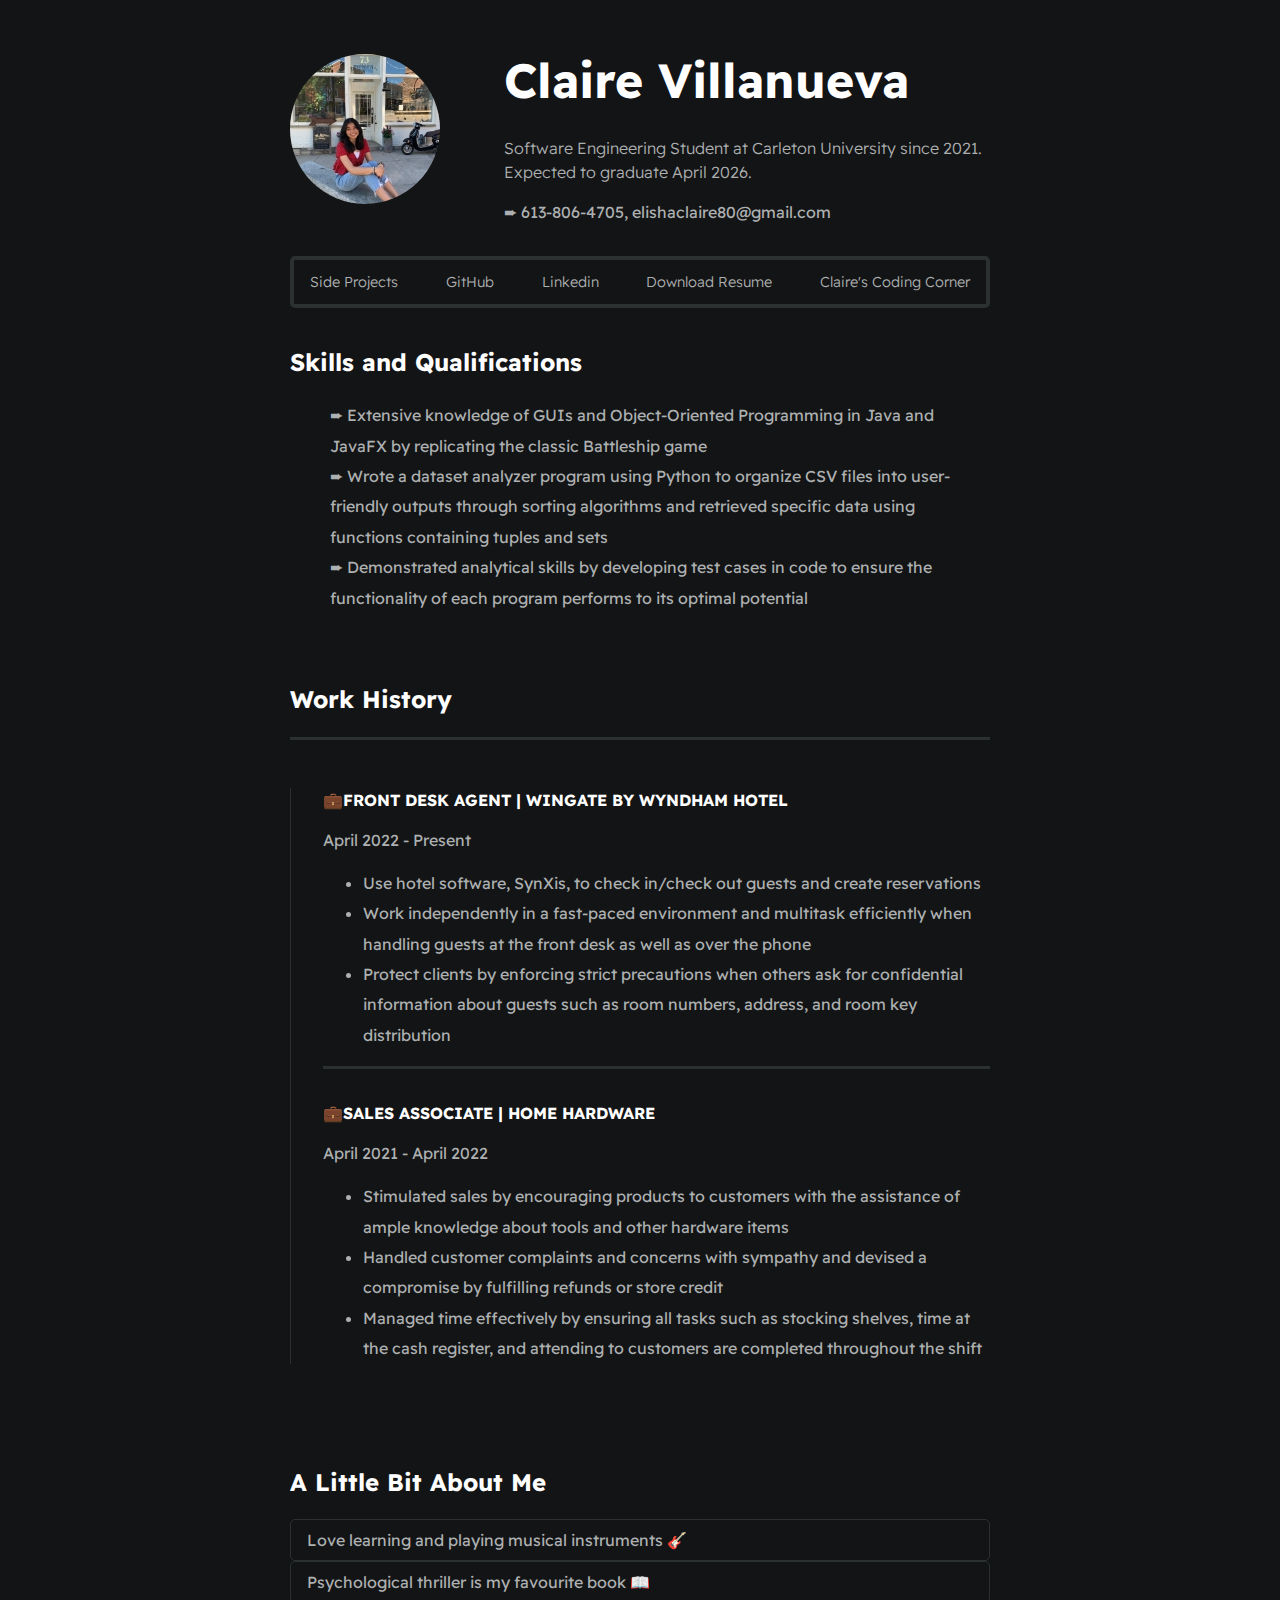
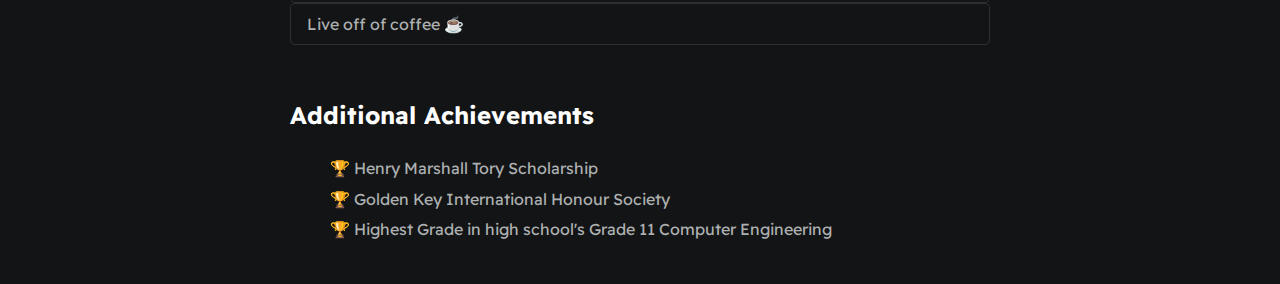
==== index.html @ 4973e17e "change a section topic" ====
<!DOCTYPE html>
<html>
<head>
    <meta charset="utf-8">
    <meta http-equiv="X-UA-Compatible" content="IE=edge">
    <title>Claire Villanueva</title>
    <meta name="viewport" content="width=device-width, intial-scale=1">
    <link rel="stylesheet" type="text/css" media="screen" href="./styles/main.css">


</head>
<body>

    <div id="container--main">

        <!--to add style to each section  -->
        <section id="wrapper--hero" class="section--page">
            <div class ="pfp-container">
                <img id="pfp" src="./resources/images/pfp.jfif"/>
            </div>
            <script src="script.js"></script>


            <div>
                <h1 id="username">Claire Villanueva</h1>
                <p id="bio">Software Engineering Student at Carleton University since 2021. Expected to graduate April 2026.</p>
                <p>➨ 613-806-4705, elishaclaire80@gmail.com</p>
            </div>
        </section>

        <!-- creating interactive sections -->
        <sections class="section--page">
            <div id="socials--list">
                <!-- using "target" to prevent link to open in a brand new tab -->
                <a href="sideProjects.html" target="_blank">Side Projects</a>
                <a href="https://github.com/clairevillan" target="_blank">GitHub</a>
                <a href="https://www.linkedin.com/in/claire-villanueva-788339261/" target="_blank">Linkedin</a>
                <a href="./resources/ClaireVillanuevaResume.pdf" target="_blank">Download Resume</a>
                <a href="https://music.apple.com/ca/playlist/coding-coffee-corner/pl.u-vxy69qDu8dk3my" target="_blank">Claire's Coding Corner</a>
            </div>
        </sections>

        <section class="section--page">
            <h2>Skills and Qualifications</h2>
            <ul id="qualifications--list">
                <li>➨ Extensive knowledge of GUIs and Object-Oriented Programming in Java and JavaFX by replicating the classic Battleship game</li>
                <li>➨ Wrote a dataset analyzer program using Python to organize CSV files into user-friendly outputs through
                    sorting algorithms and retrieved specific data using functions containing tuples and sets</li>
                <li>➨ Demonstrated analytical skills by developing test cases in code to ensure the functionality of
                    each program performs to its optimal potential</li>
            </ul>
        </section>

        <section id="work-history-wrapper" class="section--page">
            <h2>Work History</h2>
            <div class="line-break"></div>
            <div class="card--work-history">
                <strong>💼FRONT DESK AGENT | WINGATE BY WYNDHAM HOTEL</strong>
                <p>April 2022 - Present</p>
                <ul>
                    <li>Use hotel software, SynXis, to check in/check out guests and create reservations</li>
                    <li>Work independently in a fast-paced environment and multitask efficiently when handling guests at the front desk as well as over the phone</li>
                    <li>Protect clients by enforcing strict precautions when others ask for confidential information about guests such as room numbers, address, and room key distribution</li>
                </ul>  

                <div class="line-break"></div>
                <strong>💼SALES ASSOCIATE | HOME HARDWARE</strong>
                <p>April 2021 - April 2022</p>
                <ul>
                    <li>Stimulated sales by encouraging products to customers with the assistance of ample knowledge
                        about tools and other hardware items</li>
                    <li>Handled customer complaints and concerns with sympathy and devised a compromise by fulfilling refunds or store credit</li>
                    <li>Managed time effectively by ensuring all tasks such as stocking shelves, time at the cash register, and attending to customers are completed throughout the shift</li>
                </ul>  
            </div>
        </section>

        <section class="section--page">
            <h2>A Little Bit About Me</h2>

            <div id="wrapper--fact__items">
                <div class="card--fact">
                    <span>Love learning and playing musical instruments 🎸</span>
                </div>

                <div class="card--fact">
                    <span>Psychological thriller is my favourite book 📖</span>
                </div>

                <div class="card--fact">
                    <span>Live off of coffee ☕</span>
                </div>

            </div>
        </section>

        <section class="section--page">
            <h2>Additional Achievements</h2>
            <ul id="accomplishments--list">
                <li>🏆 Henry Marshall Tory Scholarship</li>
                <li>🏆 Golden Key International Honour Society</li>
                <li>🏆 Highest Grade in high school's Grade 11 Computer Engineering</li>
            </ul>
        </section>


    </div>

</body>
</html>
---- styles/main.css ----
@import url('https://fonts.googleapis.com/css2?family=Readex+Pro:wght@300;400;500;600;700&display=swap');

/* adding css variables */
:root{

    --mainTextColor:#fff;
    --secondaryTextColor:#adb0b1;
    --mainLinkColor:rgb(30, 190,214);
    --mainBorderColor:#2b3031;
    --mainBgColor:#131415;

}

/* main */
*{
    font-family: 'Readex Pro';
    line-height: 1.5em;
    box-sizing: border-box;
    color: var(--mainTextColor);

}

body{
    background-color: var(--mainBgColor);
}

p, span, li{
    color: var(--secondaryTextColor);
    font-size: 1em;
}

a{
    /*removing underline in links */
    text-decoration: none;
    color: var(--mainLinkColor);
    font-size: 500;
}

li{
    line-height: 1.9em;
}

#container--main{
    max-width: 700px;
    margin: 0 auto;
}

.section--page{
    padding-top: 1em;
    padding-bottom: 1em;
}

#wrapper--hero{
    /* inline everything */
    display: flex;
    align-items: center;
    /*using flex box */
    gap: 4em;
}

#username{
    font-size: 3em;
    line-height: 1em;
}

#bio, a{
    font-weight: 300;
}

#pfp{
    border-radius:50%;
    width:150px;
    height:150px;
    object-fit:cover;
}

.pfp-container img{
    width: 100%;
    height: 100%;
}

img{cursor: pointer}

#email{
    color: var(--mainTextColor);
}

#socials--list{
    display:flex;
    justify-content:space-between;
    column-gap: 1em;
    flex-wrap: wrap;
    border:4px solid var(--mainBorderColor);
    padding: 0.7em 1em;
    border-radius: 5px;

}

#socials--list a{
    font-size:0.9em;
    color:var(--secondaryTextColor);
}

#socials--list a:hover{
    color: var(--mainLinkColor);
}

#qualifications--list, #accomplishments--list{
    list-style:none;

}

#wrapper--fact_items{
    display: flex;
    flex-wrap: wrap;
    gap: 1em;
    font-size: 0.9em;
}

.card--fact{
    border:1px solid var(--mainBorderColor);
    padding: 0.5em 1em;
    border-radius: 5px;
}

.card--work-history{
    border-left: 1px solid var(--mainBorderColor);
    margin-top: 3em;
    margin-bottom: 3em;
    padding-left: 2em;

}

.line-break{
    background-color:var(--mainBorderColor);
    height: 3px;
    margin-bottom: 2em;
    
}

/* adding responsiveness*/
@media(max-width:600px){
    #wrapper--hero{
        flex-direction: column;
        
    }
}
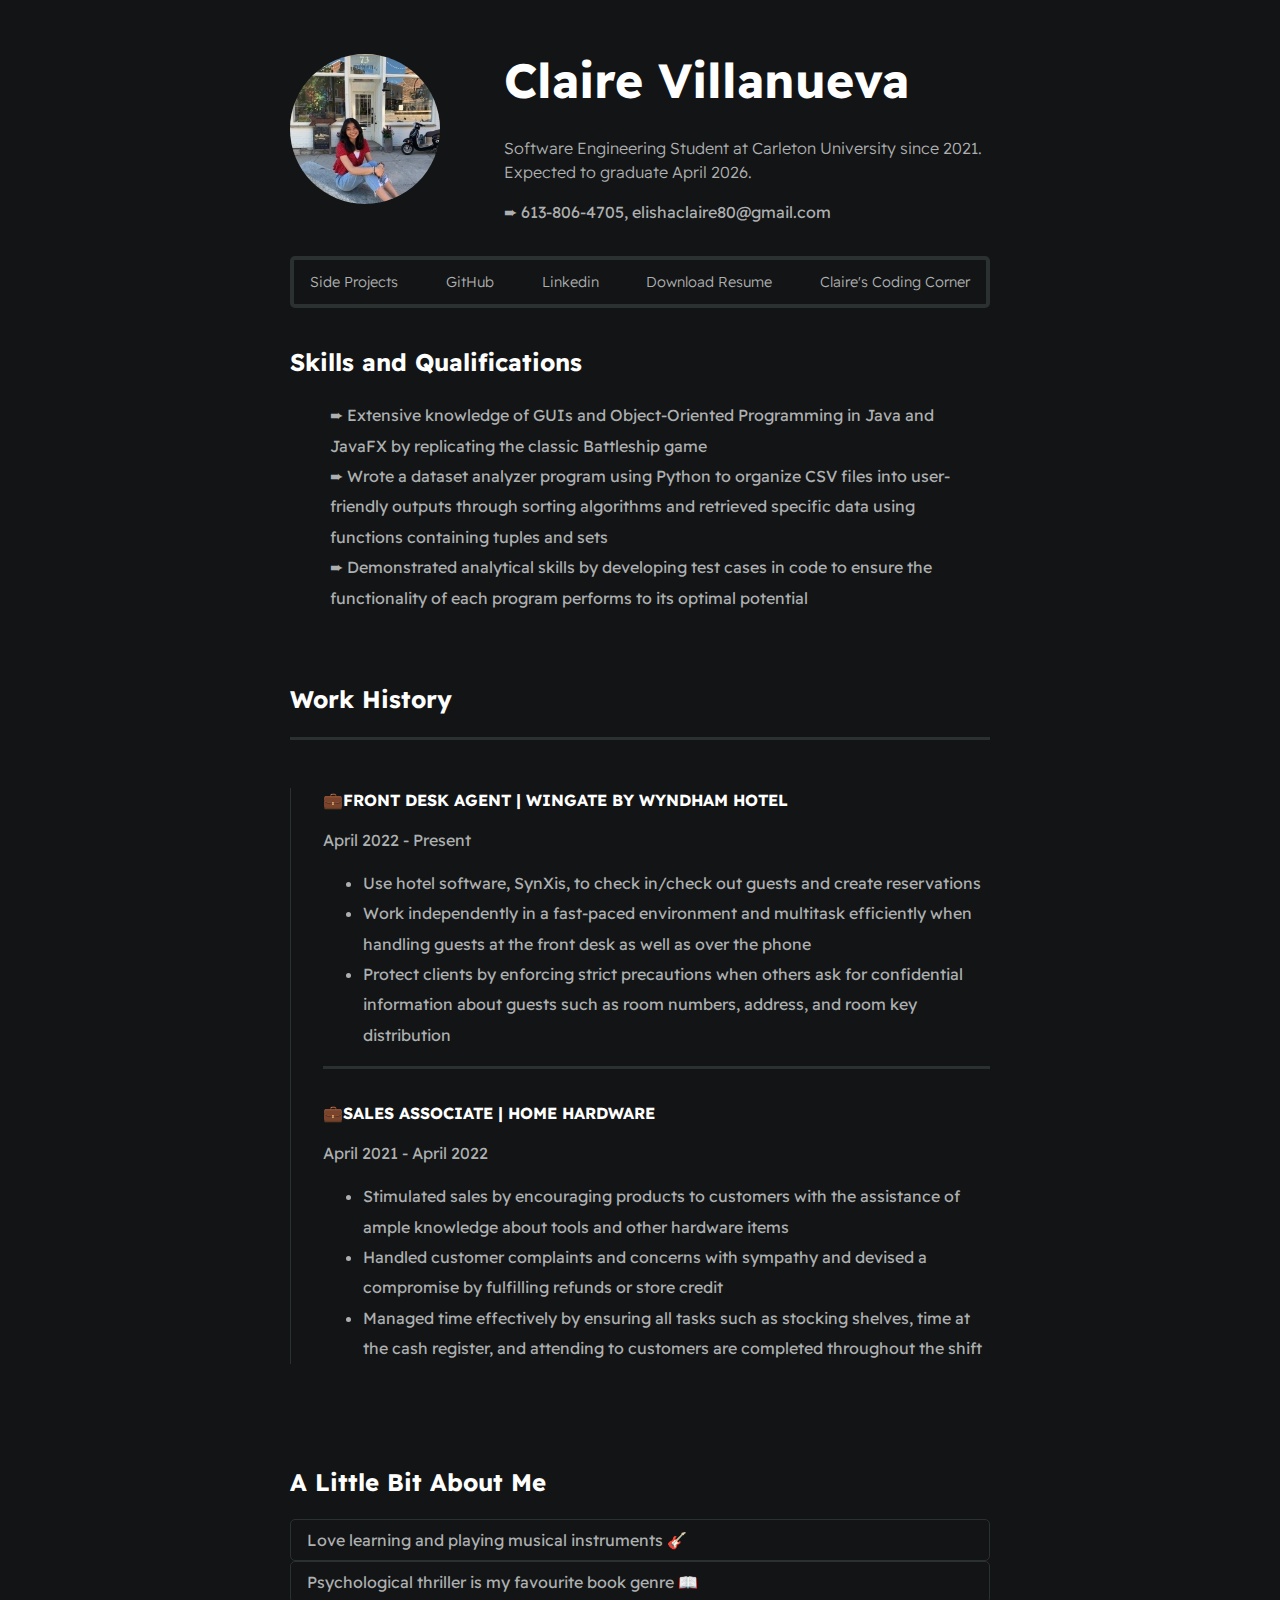
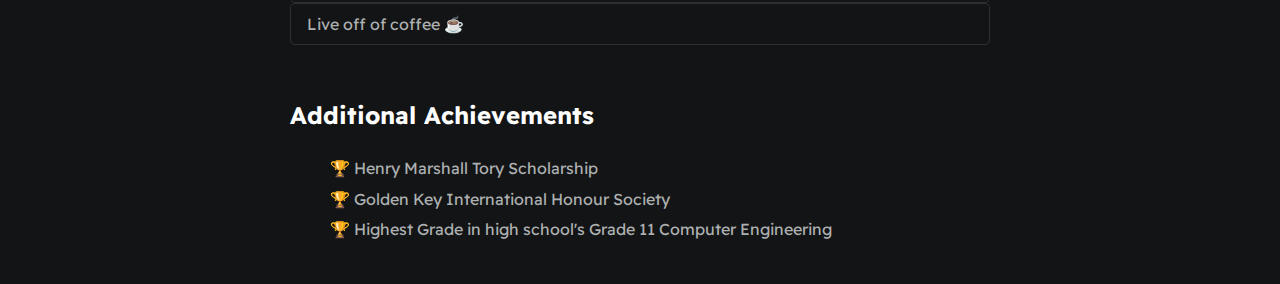
==== commit 73a74696: "edited text" ====
--- a/index.html
+++ b/index.html
@@ -84,7 +84,7 @@
                 </div>
 
                 <div class="card--fact">
-                    <span>Psychological thriller is my favourite book 📖</span>
+                    <span>Psychological thriller is my favourite book genre 📖</span>
                 </div>
 
                 <div class="card--fact">
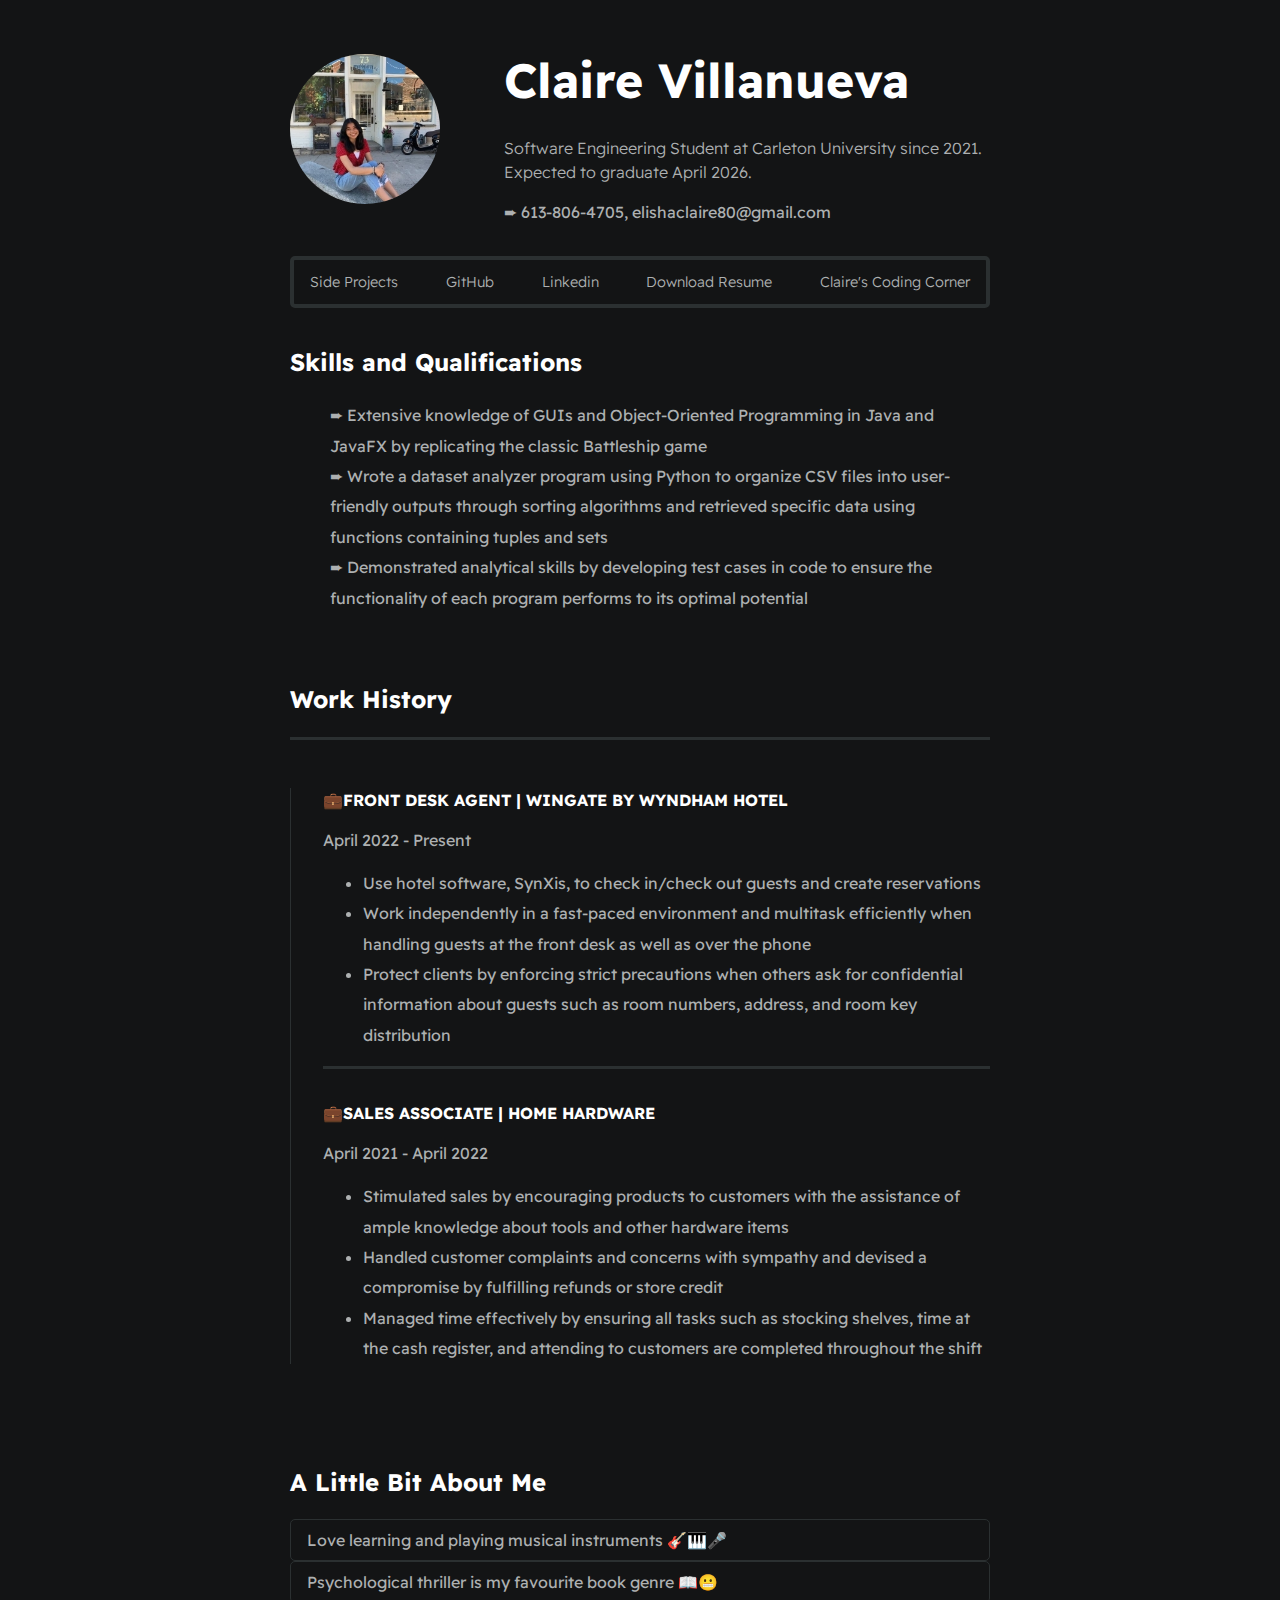
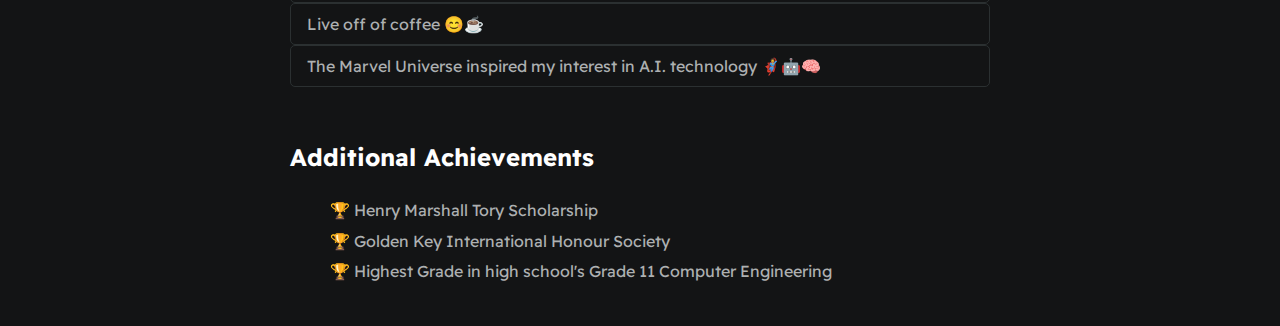
==== commit aee33f17: "added more text" ====
--- a/index.html
+++ b/index.html
@@ -80,15 +80,19 @@
 
             <div id="wrapper--fact__items">
                 <div class="card--fact">
-                    <span>Love learning and playing musical instruments 🎸</span>
+                    <span>Love learning and playing musical instruments 🎸🎹🎤</span>
                 </div>
 
                 <div class="card--fact">
-                    <span>Psychological thriller is my favourite book genre 📖</span>
+                    <span>Psychological thriller is my favourite book genre 📖😬</span>
                 </div>
 
                 <div class="card--fact">
-                    <span>Live off of coffee ☕</span>
+                    <span>Live off of coffee 😊☕</span>
+                </div>
+
+                <div class="card--fact">
+                    <span>The Marvel Universe inspired my interest in A.I. technology 🦸🤖🧠</span>
                 </div>
 
             </div>
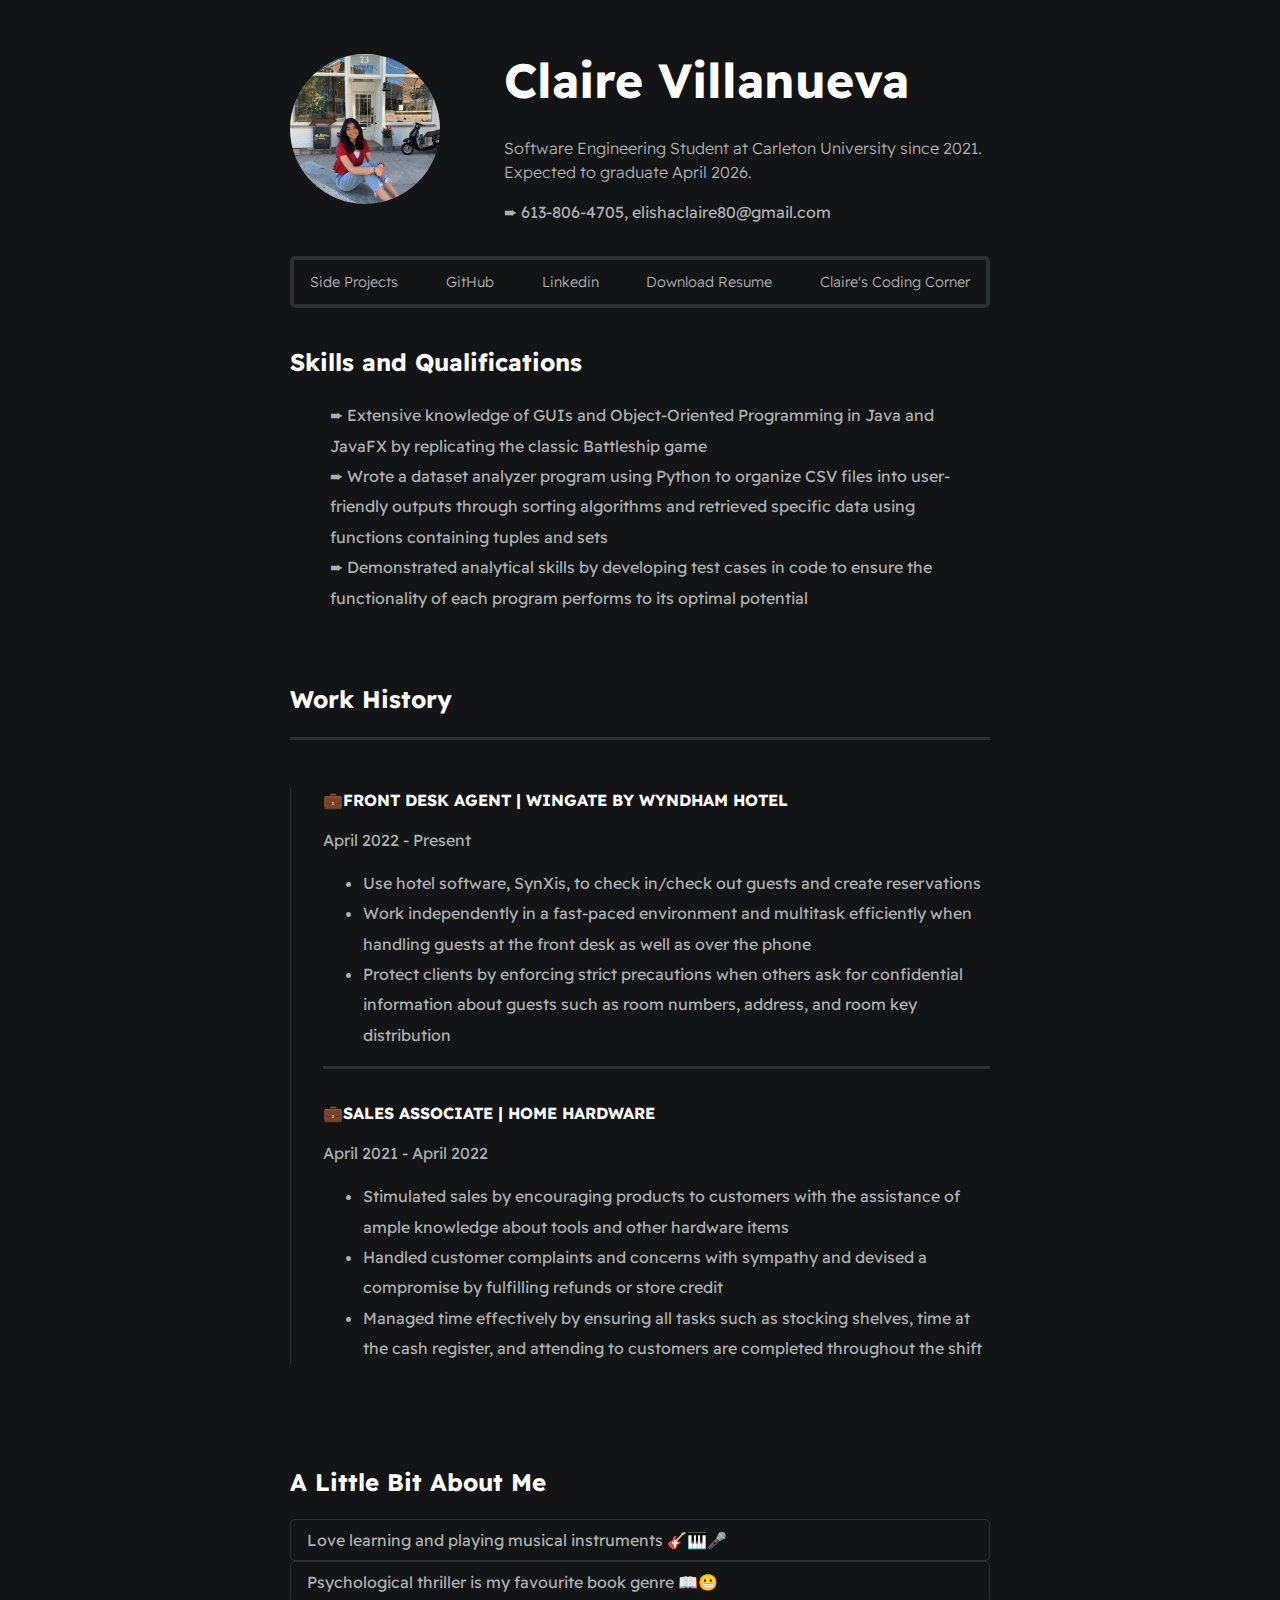
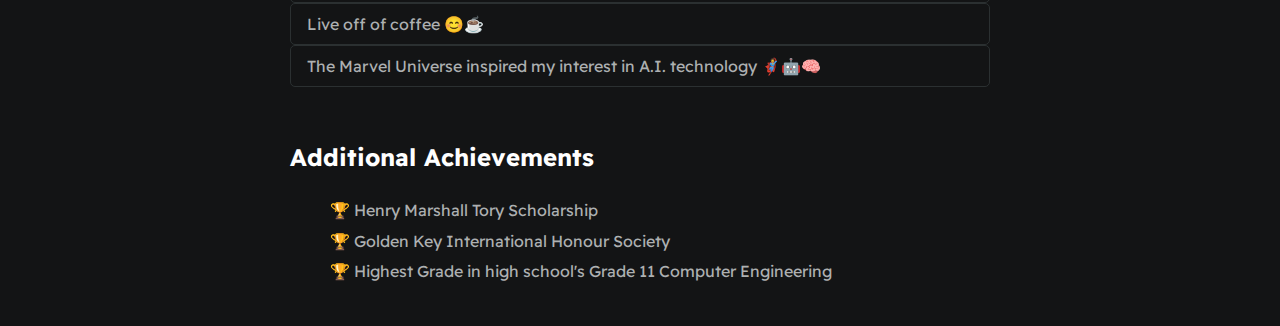
==== commit 5c5d7b6f: "fixed html" ====
--- a/index.html
+++ b/index.html
@@ -16,7 +16,7 @@
         <!--to add style to each section  -->
         <section id="wrapper--hero" class="section--page">
             <div class ="pfp-container">
-                <img id="pfp" src="./resources/images/pfp.jfif"/>
+                <img id="pfp" src="./resources/images/pfp.jpg"/>
             </div>
             <script src="script.js"></script>
 
@@ -107,6 +107,31 @@
             </ul>
         </section>
 
+        <!-- <section class="section--page">
+            <h2>Exploring the World</h2>
+            <div class ="gallery--container">
+
+                <div class="slides">
+                    <img src="./resources/images/bahamas.jpg">
+                    <div class="caption">Bahamas</div>
+                </div>
+
+                <div class="slides">
+                    <img src="./resources/images/vegas.jpg">
+                    <div class="caption">Las Vegas, Nevada</div>
+                </div>
+
+                <div class="slides">
+                    <img src="./resources/images/mexico.jpg">
+                    <div class="caption">Mexico</div>
+                </div>
+
+                <a class="prev" onclick="plusSlides(-1)">&#x21d0</a>
+                <a class="next" onclick="plusSlides(1)">&#x21d2</a>
+
+            </div>
+        </section> -->
+
 
     </div>
 
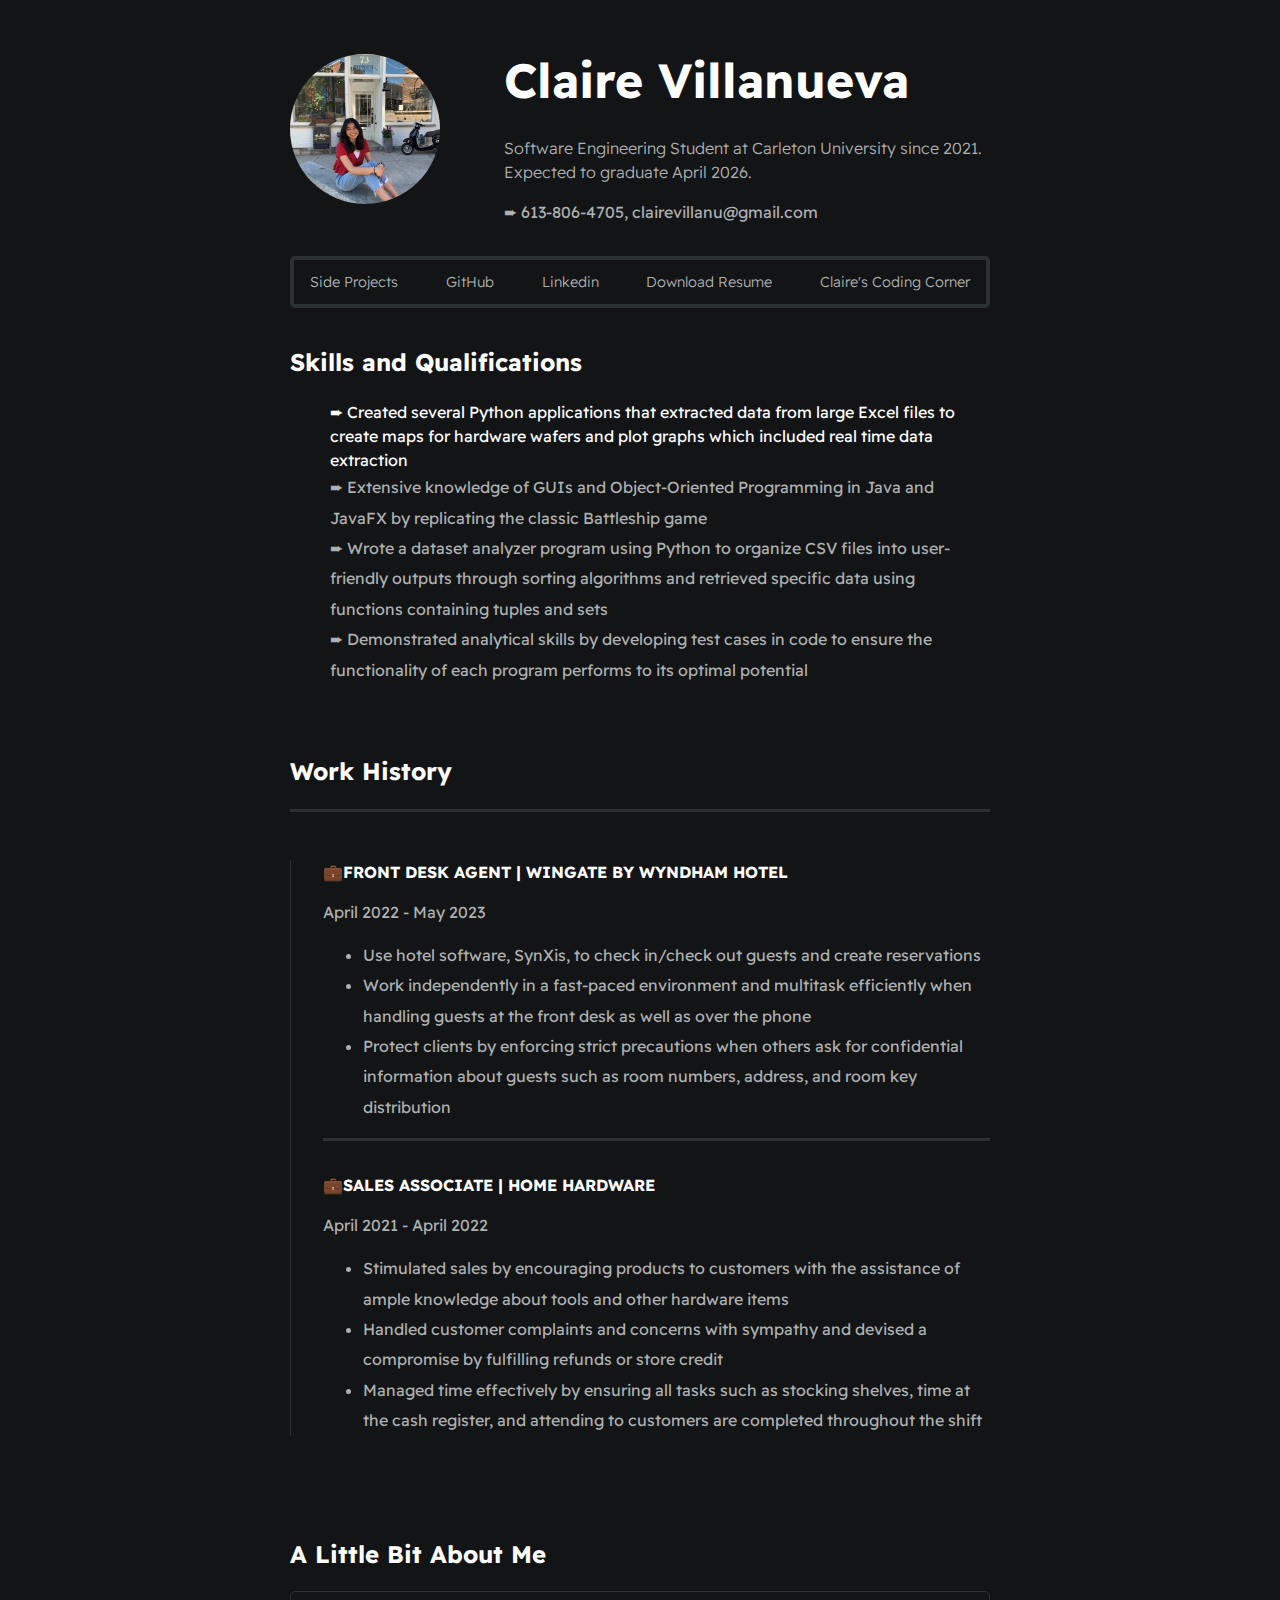
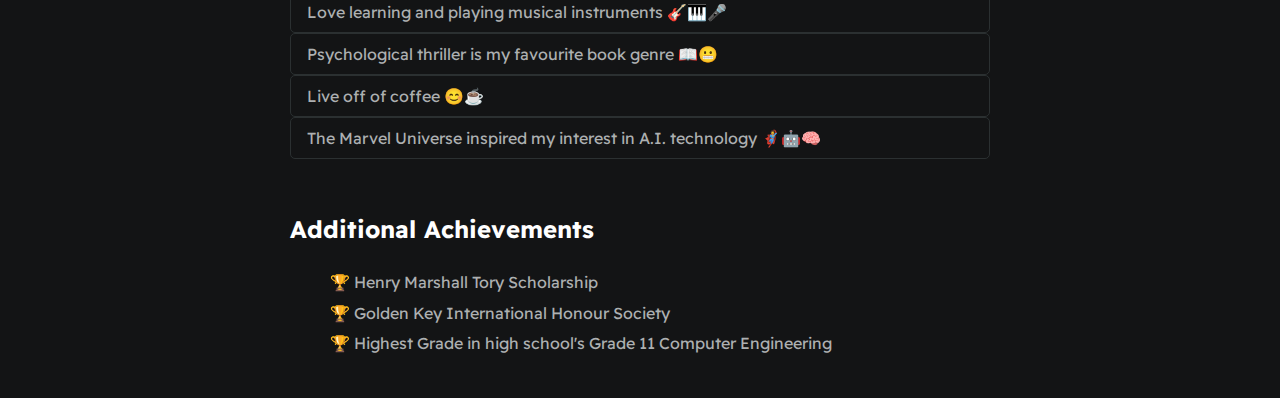
==== commit 1f37c220: "updated information" ====
--- a/index.html
+++ b/index.html
@@ -24,7 +24,7 @@
             <div>
                 <h1 id="username">Claire Villanueva</h1>
                 <p id="bio">Software Engineering Student at Carleton University since 2021. Expected to graduate April 2026.</p>
-                <p>➨ 613-806-4705, elishaclaire80@gmail.com</p>
+                <p>➨ 613-806-4705, clairevillanu@gmail.com</p>
             </div>
         </section>
 
@@ -34,20 +34,23 @@
                 <!-- using "target" to prevent link to open in a brand new tab -->
                 <a href="sideProjects.html" target="_blank">Side Projects</a>
                 <a href="https://github.com/clairevillan" target="_blank">GitHub</a>
-                <a href="https://www.linkedin.com/in/claire-villanueva-788339261/" target="_blank">Linkedin</a>
+                <a href="https://www.linkedin.com/in/e-clairevillanueva" target="_blank">Linkedin</a>
                 <a href="./resources/ClaireVillanuevaResume.pdf" target="_blank">Download Resume</a>
-                <a href="https://music.apple.com/ca/playlist/coding-coffee-corner/pl.u-vxy69qDu8dk3my" target="_blank">Claire's Coding Corner</a>
+                <a href="https://open.spotify.com/playlist/7oWyeWReJKv7pXT11fECsB?si=3a0d39b9df4e47c6" target="_blank">Claire's Coding Corner</a>
             </div>
         </sections>
 
         <section class="section--page">
             <h2>Skills and Qualifications</h2>
             <ul id="qualifications--list">
+                ➨ Created several Python applications that extracted data from large Excel files to create maps for hardware wafers 
+                and plot graphs which included real time data extraction</li>
                 <li>➨ Extensive knowledge of GUIs and Object-Oriented Programming in Java and JavaFX by replicating the classic Battleship game</li>
                 <li>➨ Wrote a dataset analyzer program using Python to organize CSV files into user-friendly outputs through
                     sorting algorithms and retrieved specific data using functions containing tuples and sets</li>
                 <li>➨ Demonstrated analytical skills by developing test cases in code to ensure the functionality of
                     each program performs to its optimal potential</li>
+                
             </ul>
         </section>
 
@@ -56,7 +59,7 @@
             <div class="line-break"></div>
             <div class="card--work-history">
                 <strong>💼FRONT DESK AGENT | WINGATE BY WYNDHAM HOTEL</strong>
-                <p>April 2022 - Present</p>
+                <p>April 2022 - May 2023</p>
                 <ul>
                     <li>Use hotel software, SynXis, to check in/check out guests and create reservations</li>
                     <li>Work independently in a fast-paced environment and multitask efficiently when handling guests at the front desk as well as over the phone</li>
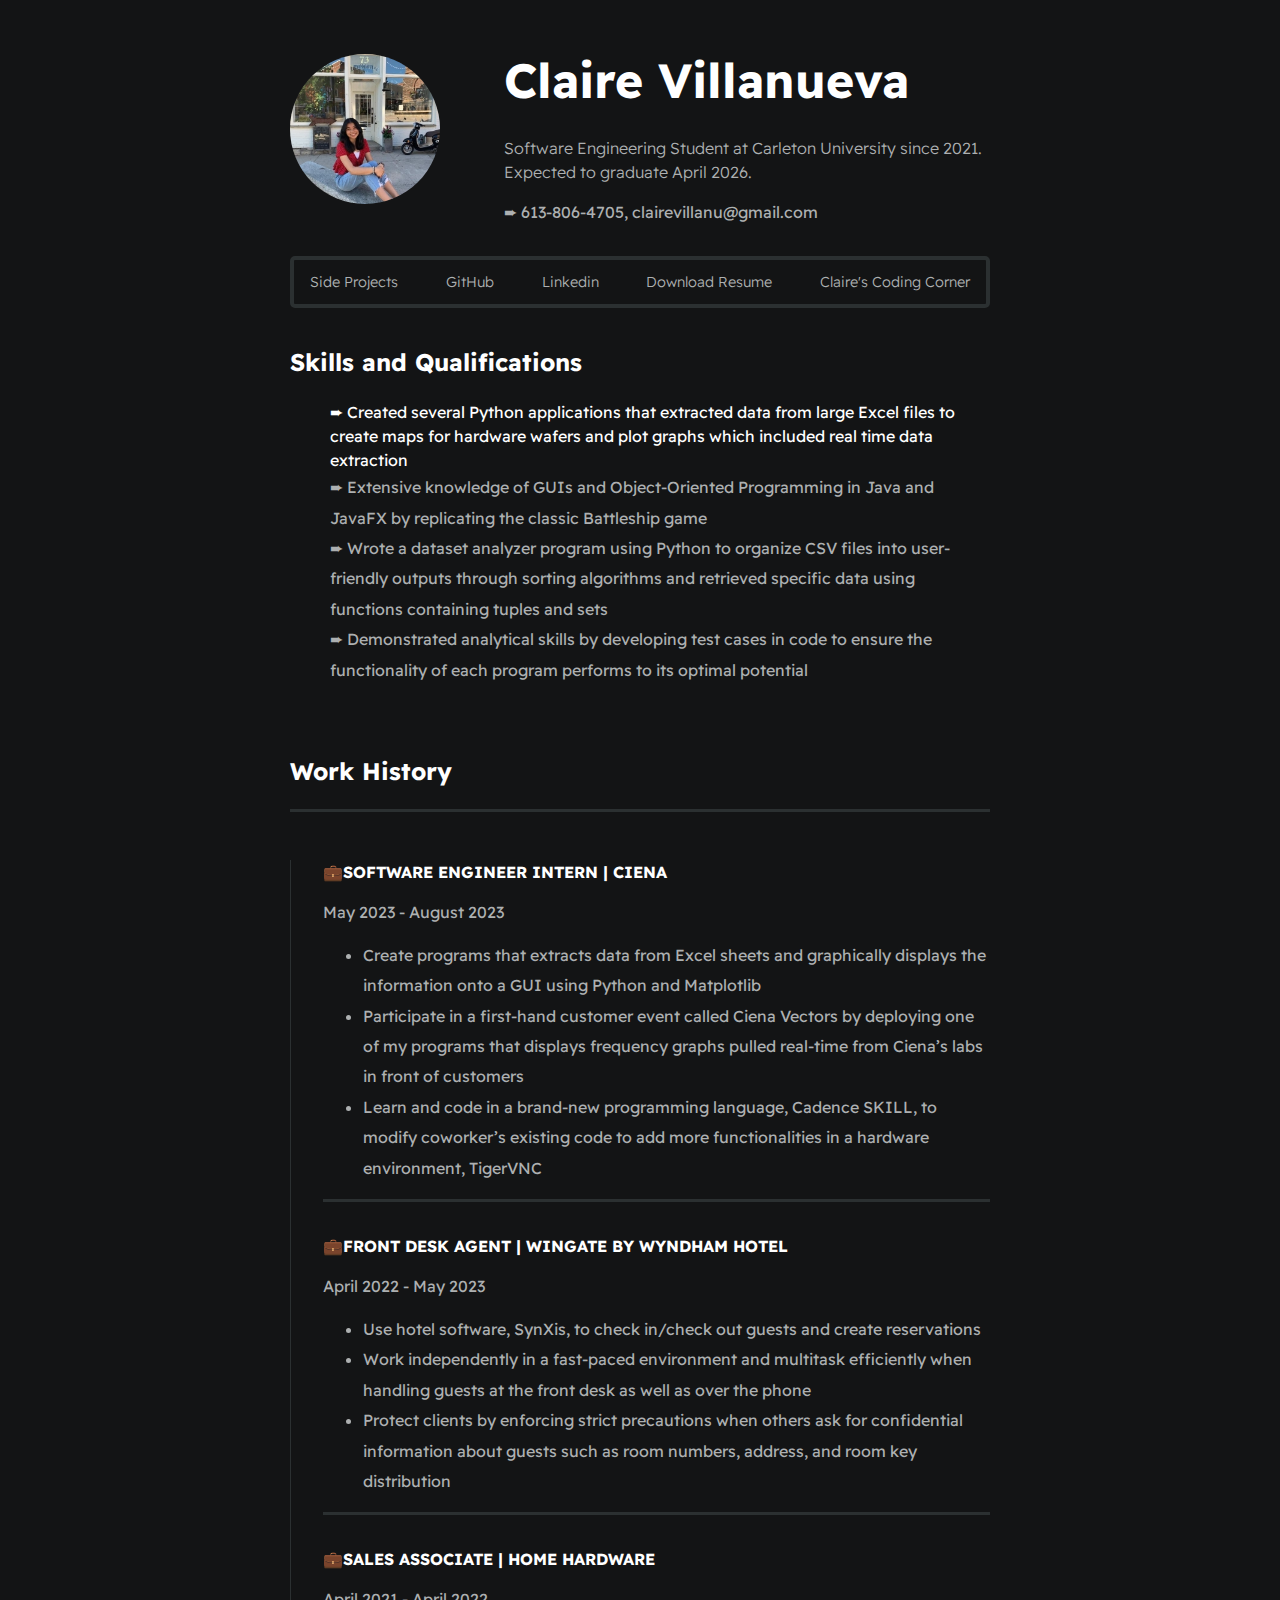
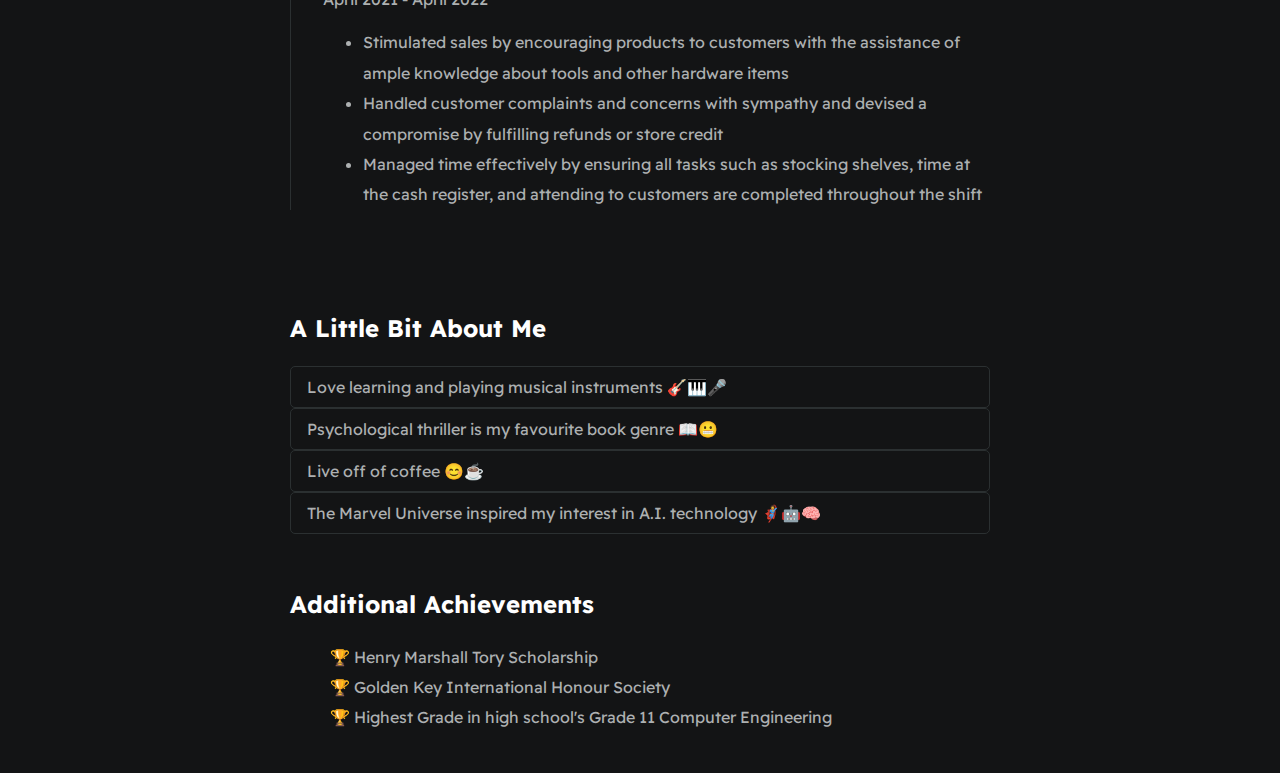
==== commit b00bc14e: "fixed a line break" ====
--- a/index.html
+++ b/index.html
@@ -58,6 +58,15 @@
             <h2>Work History</h2>
             <div class="line-break"></div>
             <div class="card--work-history">
+                <strong>💼SOFTWARE ENGINEER INTERN | CIENA </strong>
+                <p>May 2023 - August 2023</p>
+                <ul>
+                    <li>Create programs that extracts data from Excel sheets and graphically displays the information onto a GUI using Python and Matplotlib</li>
+                    <li>Participate in a first-hand customer event called Ciena Vectors by deploying one of my programs that displays frequency graphs pulled real-time from Ciena’s labs in front of customers</li>
+                    <li>Learn and code in a brand-new programming language, Cadence SKILL, to modify coworker’s existing code to add more functionalities in a hardware environment, TigerVNC</li>
+                </ul> 
+
+                <div class="line-break"></div>
                 <strong>💼FRONT DESK AGENT | WINGATE BY WYNDHAM HOTEL</strong>
                 <p>April 2022 - May 2023</p>
                 <ul>
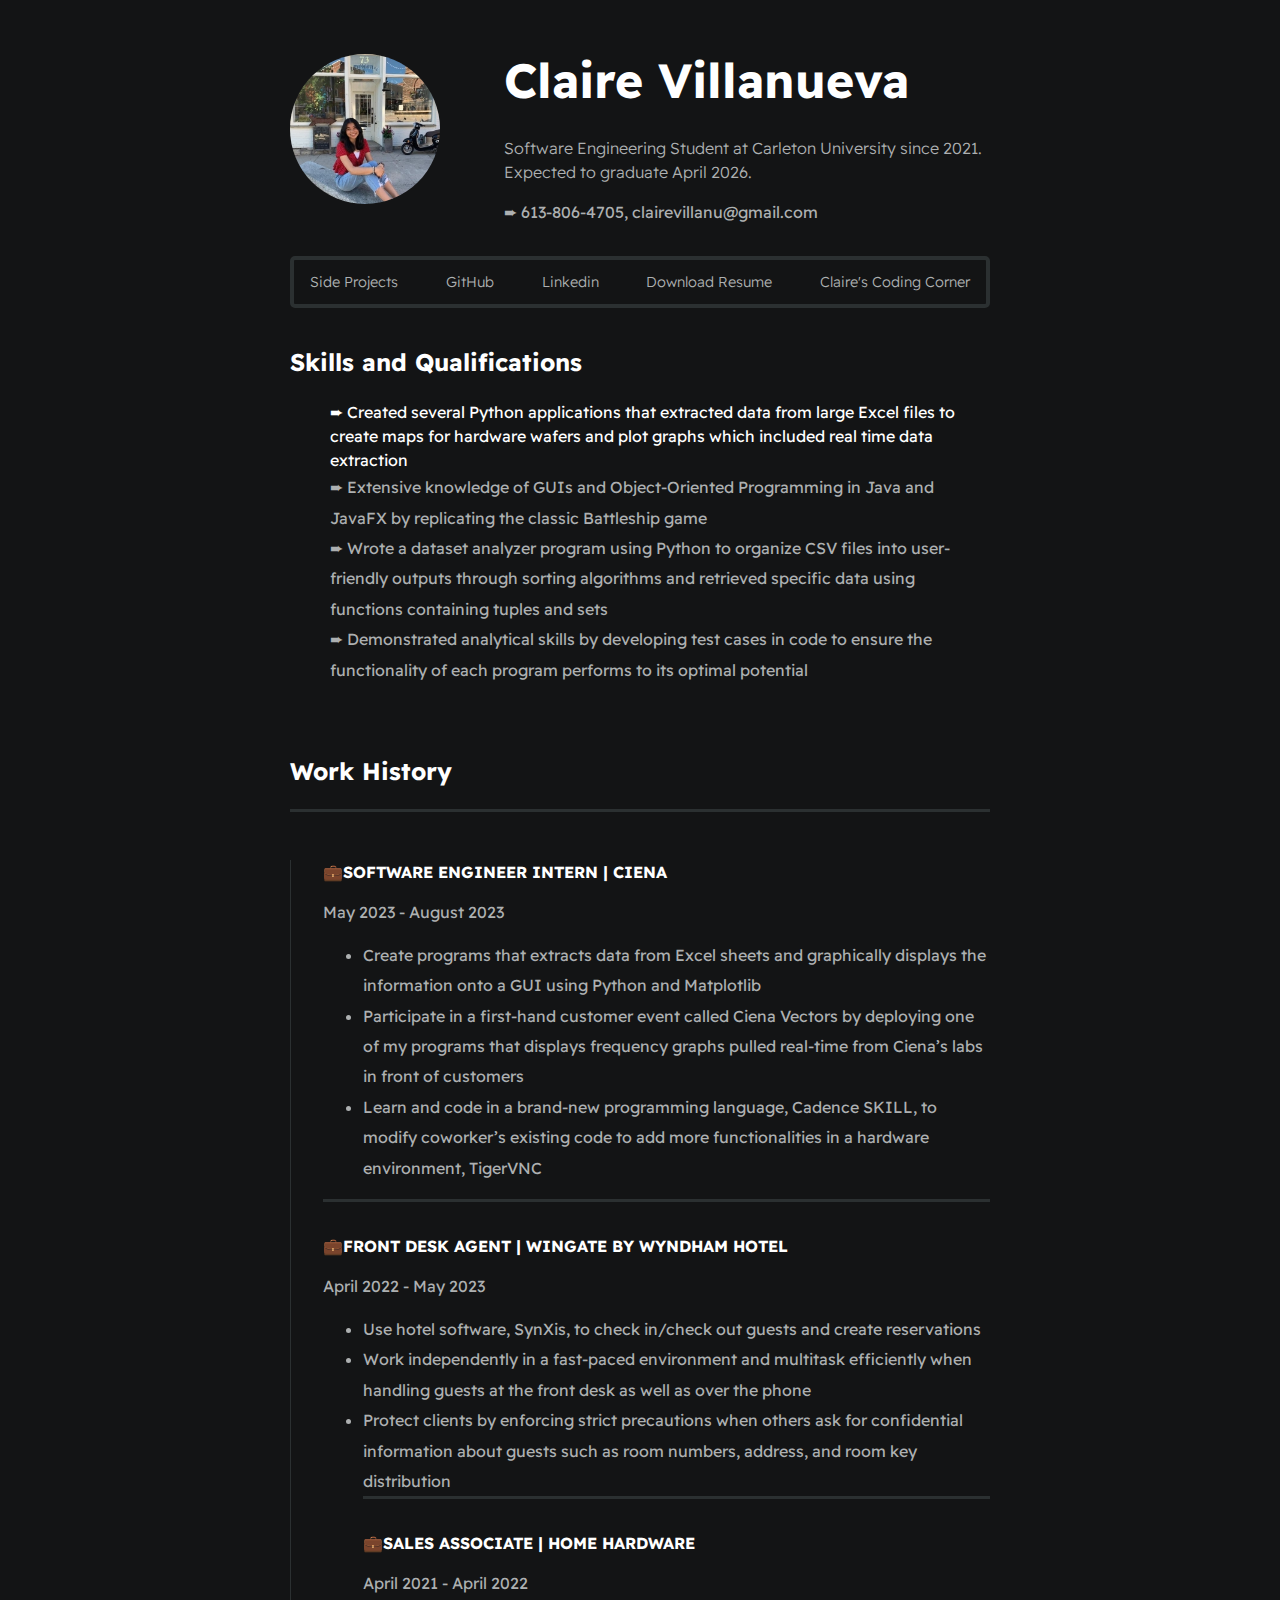
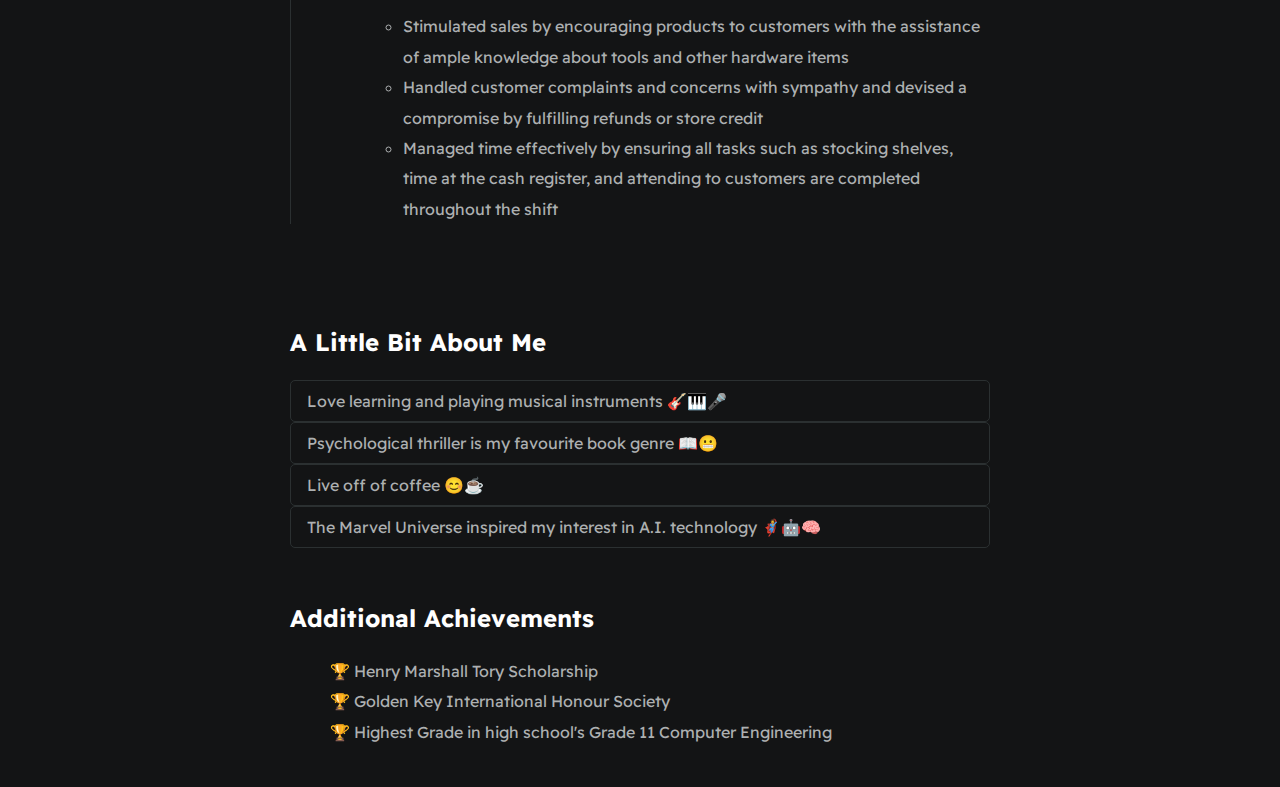
==== commit dee28736: "fixed history card" ====
--- a/index.html
+++ b/index.html
@@ -73,7 +73,6 @@
                     <li>Use hotel software, SynXis, to check in/check out guests and create reservations</li>
                     <li>Work independently in a fast-paced environment and multitask efficiently when handling guests at the front desk as well as over the phone</li>
                     <li>Protect clients by enforcing strict precautions when others ask for confidential information about guests such as room numbers, address, and room key distribution</li>
-                </ul>  
 
                 <div class="line-break"></div>
                 <strong>💼SALES ASSOCIATE | HOME HARDWARE</strong>
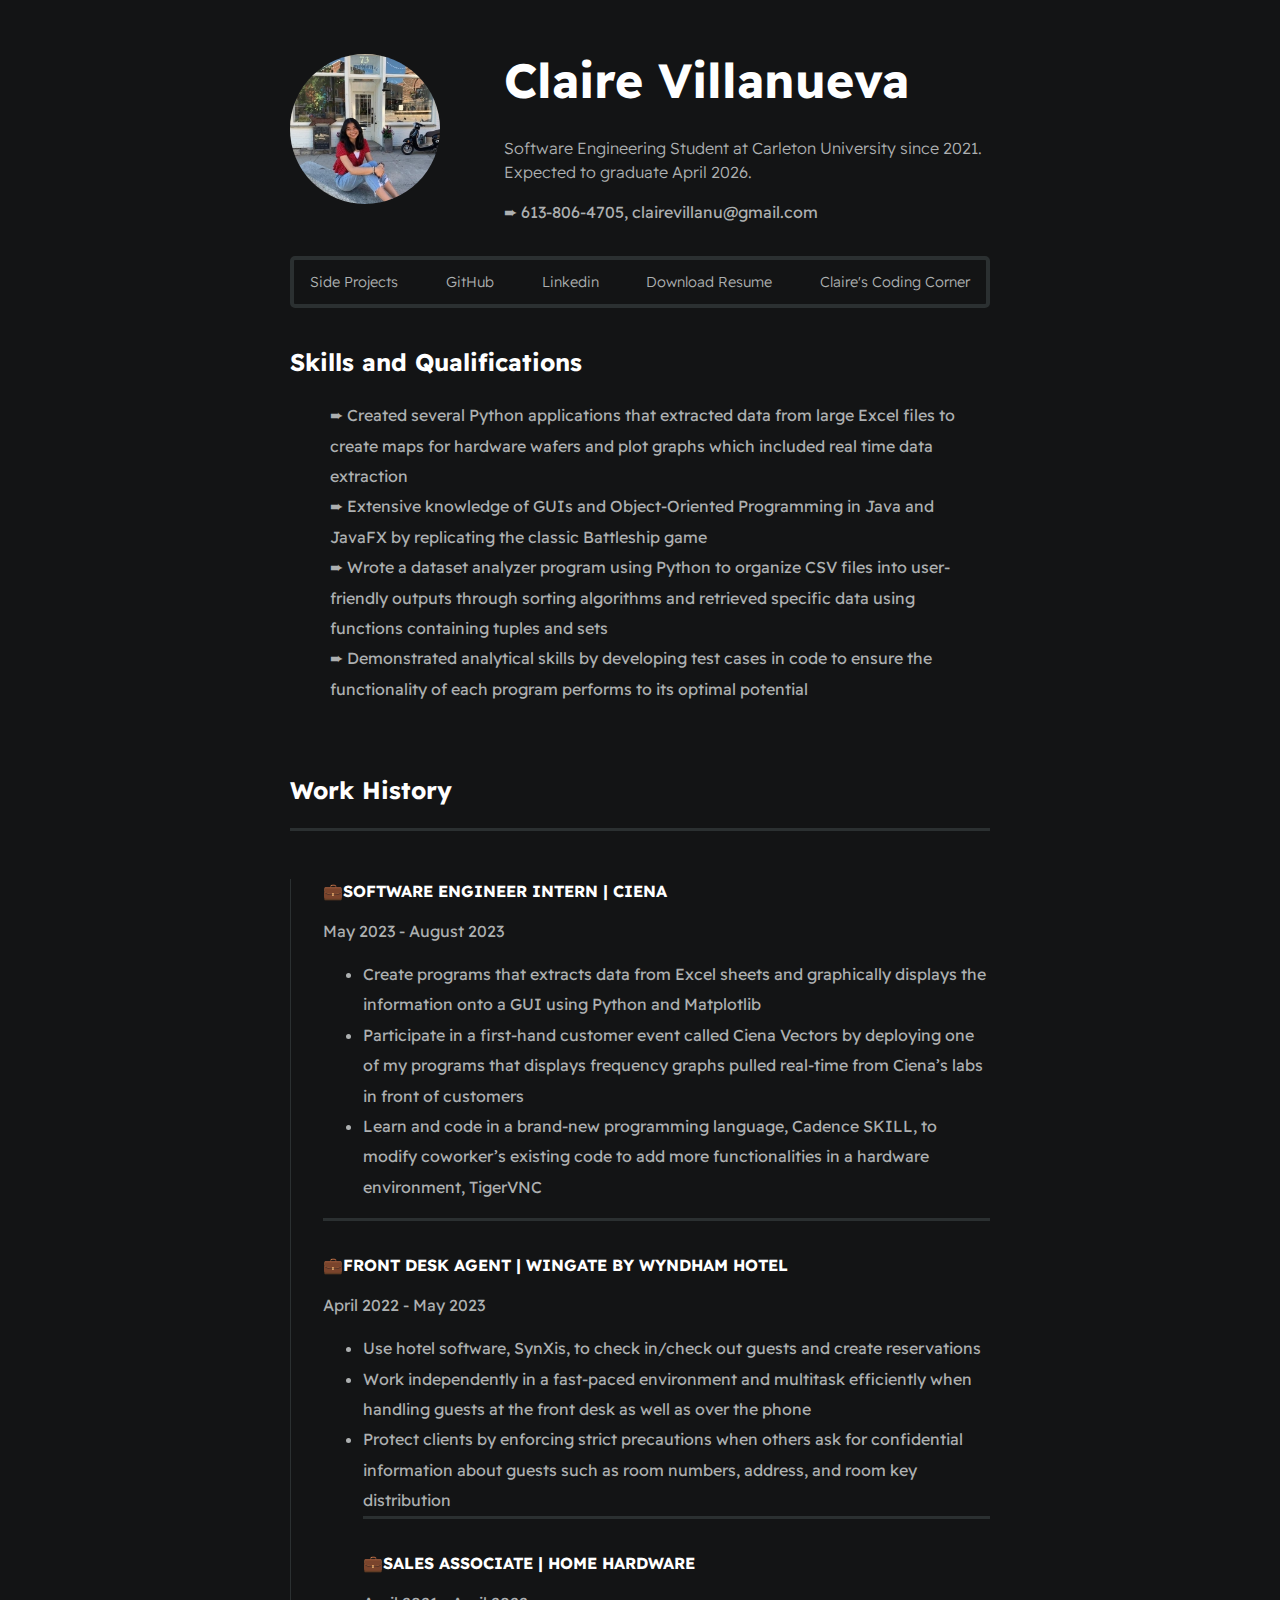
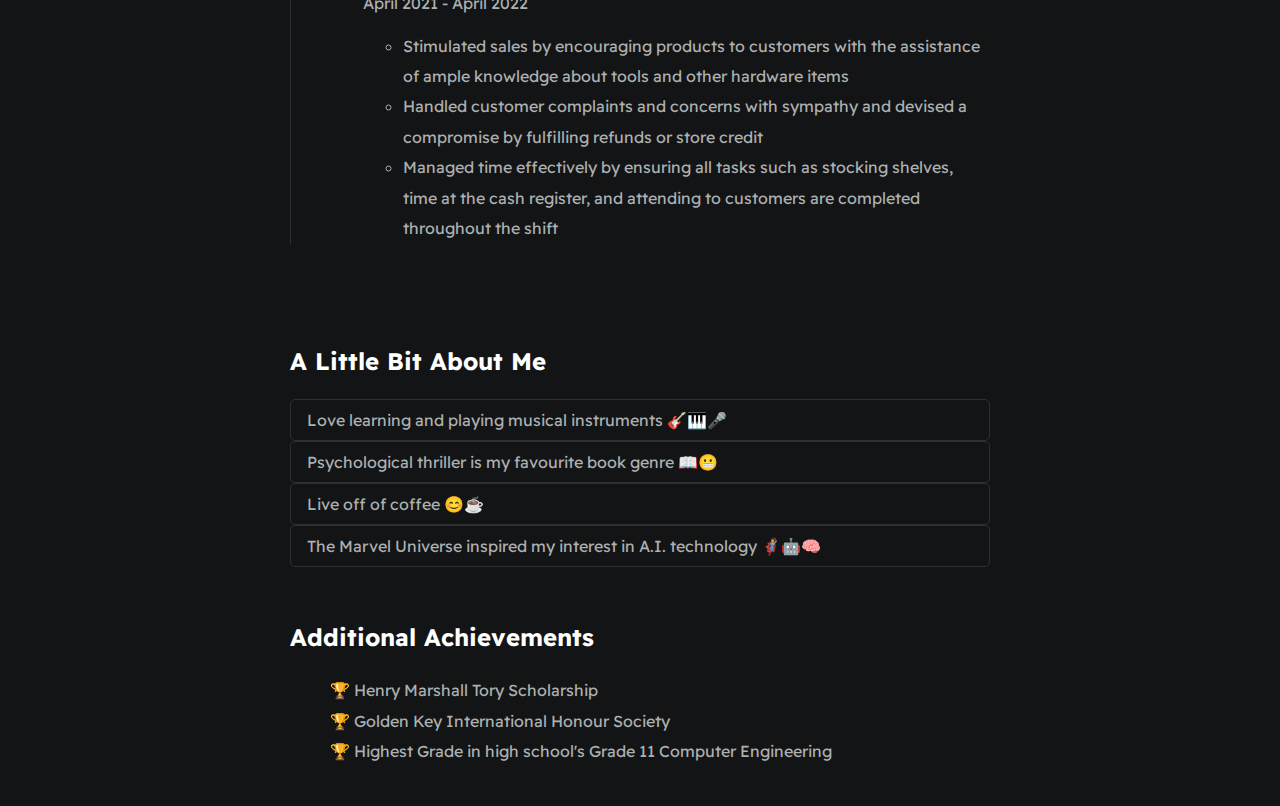
==== commit 95286261: "fixed a line of text" ====
--- a/index.html
+++ b/index.html
@@ -43,7 +43,7 @@
         <section class="section--page">
             <h2>Skills and Qualifications</h2>
             <ul id="qualifications--list">
-                ➨ Created several Python applications that extracted data from large Excel files to create maps for hardware wafers 
+                <li>➨ Created several Python applications that extracted data from large Excel files to create maps for hardware wafers 
                 and plot graphs which included real time data extraction</li>
                 <li>➨ Extensive knowledge of GUIs and Object-Oriented Programming in Java and JavaFX by replicating the classic Battleship game</li>
                 <li>➨ Wrote a dataset analyzer program using Python to organize CSV files into user-friendly outputs through
